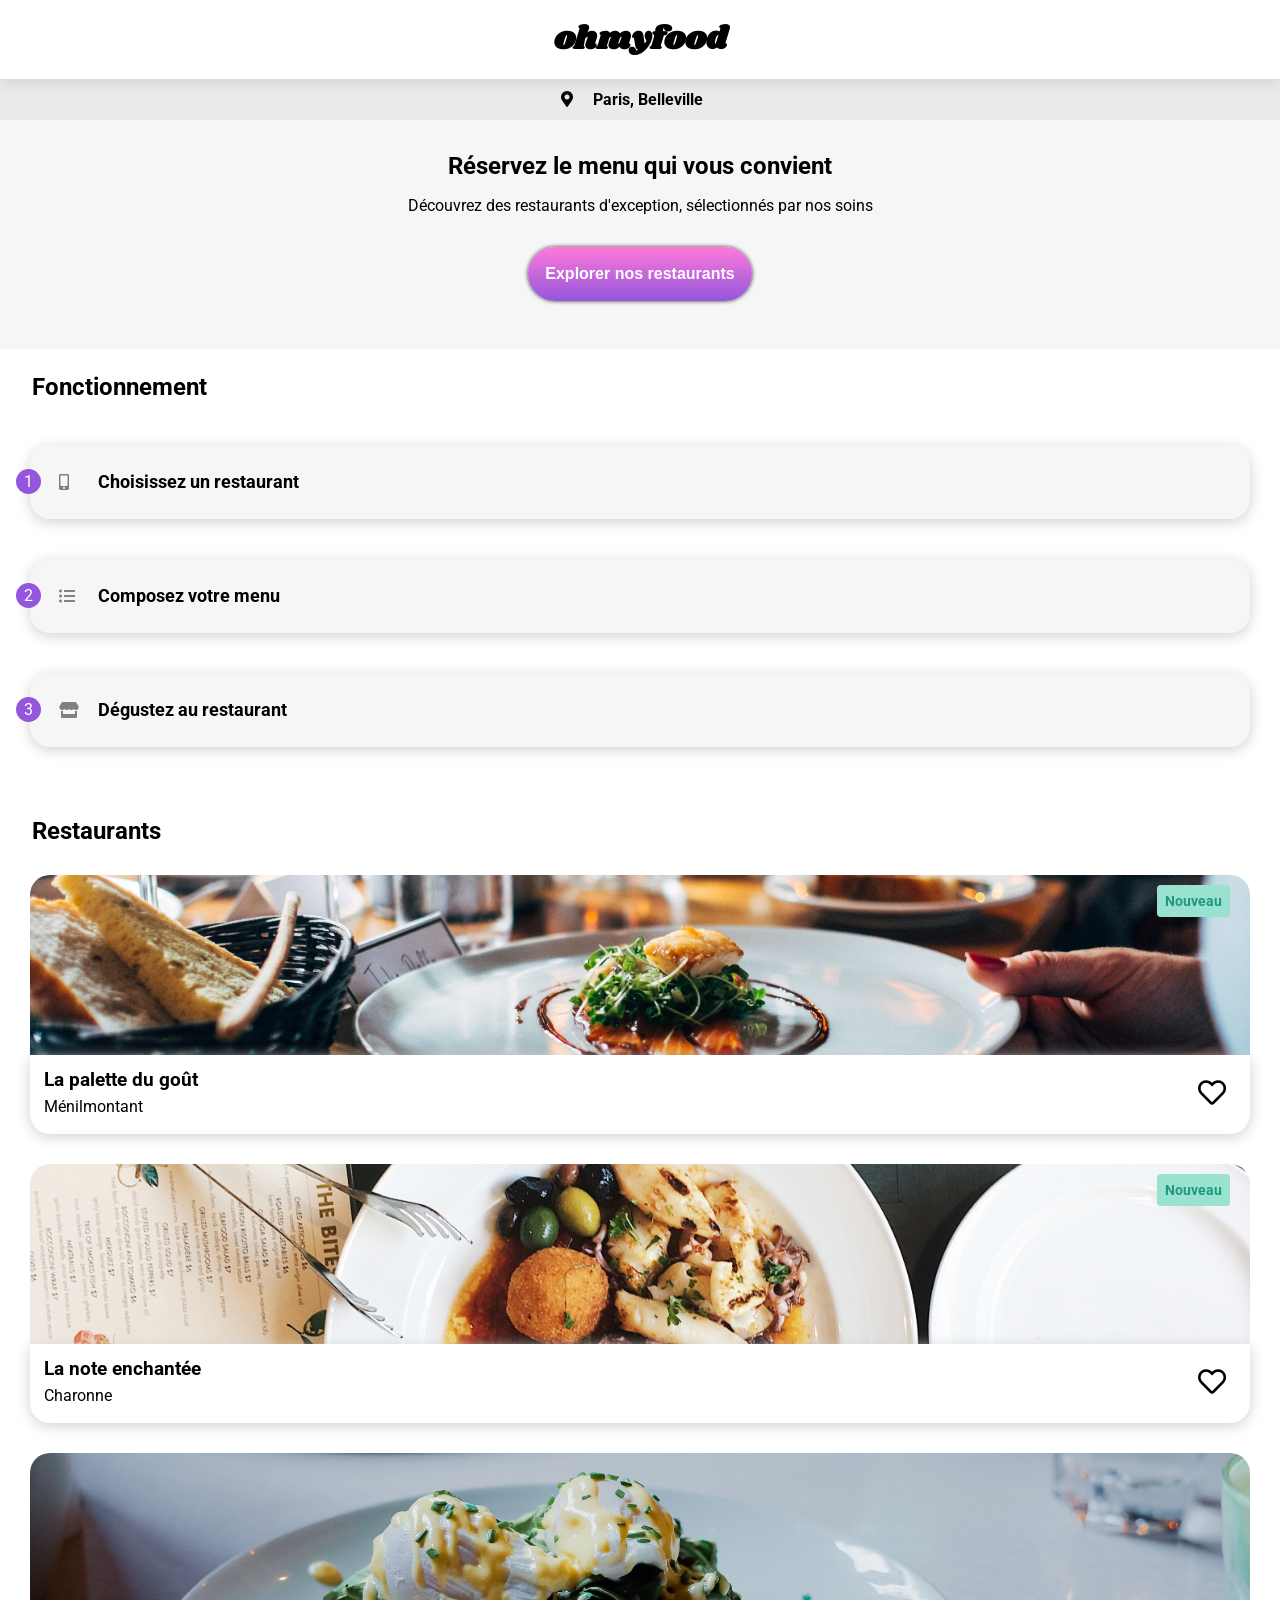
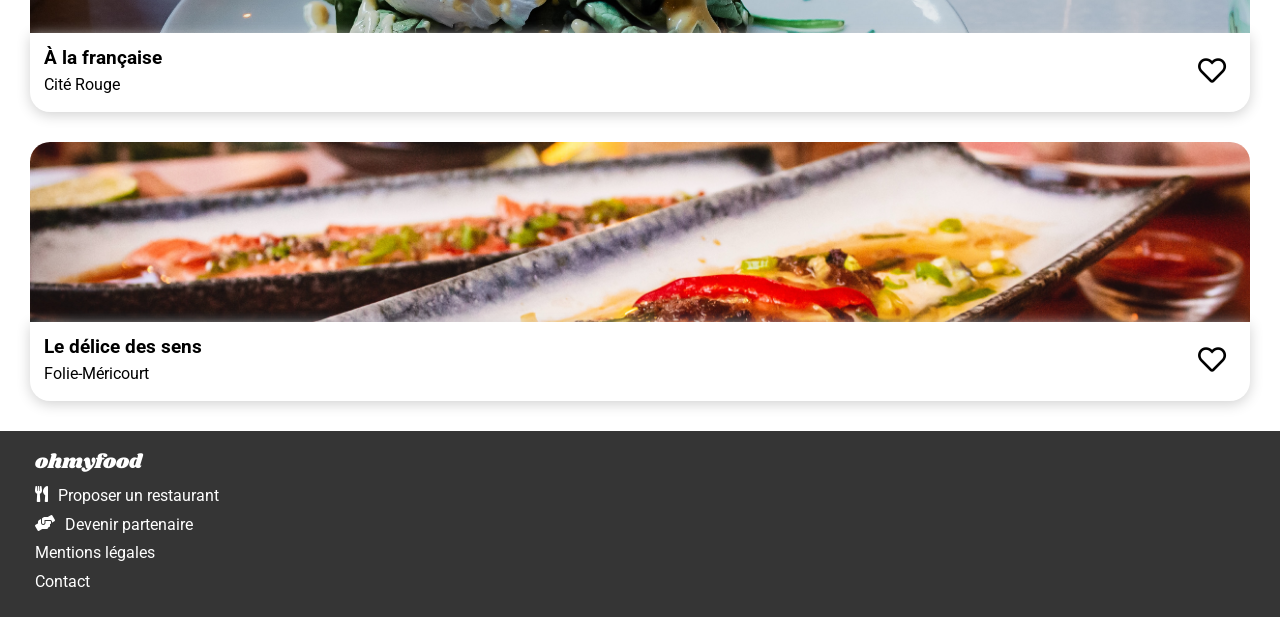
==== index.html @ fdabe235 "first commit" ====
<!DOCTYPE html>
<html lang="en">

<head>
    <meta charset="UTF-8">
    <meta name="viewport" content="width=device-width, initial-scale=1.0">
    <link rel="stylesheet" href="https://cdnjs.cloudflare.com/ajax/libs/font-awesome/5.15.4/css/all.min.css">
    <link rel="stylesheet" href="public/css/style.css">
    <title>Accueil - ohmyfood</title>
</head>

<body>
    <main>
        <!-- HEADER -->
        <header class="title title__shadow">
            <h1 class="title__name">ohmyfood</h1>
        </header>
        <!-- HEADER -->

        <!-- LOCALISATION -->
        <section class="local">
            <i class="fas fa-map-marker-alt local__icon"></i>
            <span class="local__title">Paris, Belleville</span>
        </section>
        <!-- LOCALISATION -->

        <!-- EXPLORE -->
        <section class="explo">
            <h2 class="explo__title">Réservez le menu qui vous convient</h2>
            <p class="explo__subtitle"> Découvrez des restaurants d'exception, sélectionnés par nos soins</p>
            <button class="explo__btn">Explorer nos restaurants</button>
        </section>
        <!-- EXPLORE -->

        <!-- HELP -->
        <section class="help container">
            <h2 class="help__title">Fonctionnement</h2>
            <ol class="help__list">
                <li class="help__step">
                    <i class="fas fa-mobile-alt help__icon"></i>
                    <span class="help__text">Choisissez un restaurant</span>
                </li>
                <li class="help__step">
                    <i class="fas fa-list-ul help__icon"></i>
                    <span class="help__text">Composez votre menu</span>
                </li>
                <li class="help__step">
                    <i class="fas fa-store help__icon"></i>
                    <span class="help__text">Dégustez au restaurant</span>
                </li>
            </ol>
        </section>
        <!-- HELP -->

        <!-- RESTAURANTS -->
        <section class="restaurants container">
            <h2 id="restaurants__title">Restaurants</h2>

            <div class="cards">
                <a class="card" href="./La-palette-du-gout.html">
                    <img src="images/restaurants/jay-wennington-N_Y88TWmGwA-unsplash.jpg" alt="La palette du goût"
                        class="card__image">
                    <span class="card__new">Nouveau</span>
                    <footer class="card__description">
                        <div class="card__text">
                            <h3 class="card__title">La palette du goût</h3>
                            <p class="card__local">Ménilmontant</p>
                        </div>
                        <div class="card__heart">
                            <i class="card__heart__filled bg fas fa-heart fa-2x"></i>
                            <i class="card__heart__empty bg far fa-heart fa-2x"></i>
                        </div>
                    </footer>
                </a>
            </div>

            <div class="cards">
                <a class="card" href="./La-note-enchantée.html">
                    <img src="images/restaurants/stil-u2Lp8tXIcjw-unsplash.jpg" alt="La note enchantée"
                        class="card__image">
                    <span class="card__new">Nouveau</span>
                    <footer class="card__description">
                        <div class="card__text">
                            <h3 class="card__title">La note enchantée</h3>
                            <p class="card__local">Charonne</p>
                        </div>
                        <div class="card__heart">
                            <i class="card__heart__filled bg fas fa-heart fa-2x"></i>
                            <i class="card__heart__empty bg far fa-heart fa-2x"></i>
                        </div>
                    </footer>
                </a>
            </div>

            <div class="cards">
                <a class="card" href="./A-la-francaise.html">
                    <img src="images/restaurants/toa-heftiba-DQKerTsQwi0-unsplash.jpg" alt="À la française"
                        class="card__image">
                    <footer class="card__description">
                        <div class="card__text">
                            <h3 class="card__title">À la française</h3>
                            <p class="card__local">Cité Rouge</p>
                        </div>
                        <div class="card__heart">
                            <i class="card__heart__filled bg fas fa-heart fa-2x"></i>
                            <i class="card__heart__empty bg far fa-heart fa-2x"></i>
                        </div>
                    </footer>
                </a>
            </div>

            <div class="cards">
                <a class="card" href="./Le-délice-des-sens.html">
                    <img src="images/restaurants/louis-hansel-shotsoflouis-qNBGVyOCY8Q-unsplash.jpg"
                        alt="Le délice des sens" class="card__image">
                    <footer class="card__description">
                        <div class="card__text">
                            <h3 class="card__title">Le délice des sens</h3>
                            <p class="card__local">Folie-Méricourt</p>
                        </div>
                        <div class="card__heart">
                            <i class="card__heart__filled bg fas fa-heart fa-2x"></i>
                            <i class="card__heart__empty bg far fa-heart fa-2x"></i>
                        </div>
                    </footer>
                </a>
            </div>
        </section>
        <!-- RESTAURANTS -->

        <!-- FOOTER -->
        <footer class="info container">
            <div class="info__format">
                <a href="#" class="info__format__logo">ohmyfood</a>
                <a href="#" class="info__text"><i class="info__text__icon fas fa-utensils"></i>Proposer un
                    restaurant</a>
                <a href="#" class="info__text"><i class="info__text__icon fas fa-hands-helping"></i>Devenir
                    partenaire</a>
                <a href="#" class="info__text">Mentions légales</a>
                <a href="#" class="info__text">Contact</a>
            </div>
        </footer>
        <!-- FOOTER -->
    </main>

</body>

</html>
---- public/css/style.css ----
@import url(https://fonts.googleapis.com/css?family=Shrikhand);
@import url(https://fonts.googleapis.com/css?family=Roboto);
/* MIXINS*/
/* VARIABLES */
/* KEYFRAMES */
@keyframes dishAppear {
  0% {
    opacity: 0;
  }
  100% {
    opacity: 1;
  }
}
@keyframes checkmarkSlide {
  0% {
    width: 0%;
  }
  100% {
    width: 64px;
  }
}
@keyframes slide {
  from {
    margin-top: 100%;
  }
  to {
    margin-top: 0%;
  }
}
@keyframes filledHeart {
  0% {
    opacity: 0;
    background-image: linear-gradient(#9356DC, #FF79DA);
    -webkit-background-clip: text;
    -webkit-text-fill-color: transparent;
  }
  100% {
    opacity: 1;
    background-image: linear-gradient(#9356DC, #FF79DA);
    -webkit-background-clip: text;
    -webkit-text-fill-color: transparent;
  }
}
@keyframes emptyHeart {
  0% {
    opacity: 1;
  }
  100% {
    opacity: 0;
  }
}
@keyframes checkmarkRotation {
  0% {
    transform: rotate(-240deg);
  }
  100% {
    transform: rotate(0deg);
  }
}
/* ANIMATIONS */
.header__arrow {
  transition: transform 400ms;
}
.header__arrow:hover {
  transform: scale(1.2);
}

.explo__btn {
  transform: scale(1);
  transition: transform 400ms;
}
.explo__btn:hover {
  transform: scale(1.15);
}

.help__step {
  transition: transform 400ms, background-color 400ms, color 400ms;
}
.help__step:hover {
  transform: scale(1.01);
  background-color: #f2eafb;
}
.help__step:hover .help__icon {
  color: #9356DC;
}

.card {
  transition: transform 400ms;
}
.card__description {
  transition: background-color 400ms;
}
.card__new {
  transition: transform 400ms, background-color 400ms;
}
.card:hover {
  transform: scale(1.01);
}
.card:hover .card__description {
  background-color: #f2eafb;
}
.card:hover .card__new {
  transform: scale(1.05);
  background-color: #42dab4;
}
.card__heart:hover .card__heart__filled {
  animation: filledHeart 1s forwards;
}
.card__heart:hover .card__heart__empty {
  animation: emptyHeart 1s forwards;
}
.card__heart__filled {
  position: absolute;
  opacity: 0;
}
.card__heart__empty {
  position: relative;
}

.info__format__logo {
  transition: color 400ms;
}
.info__format__logo:hover {
  transform: scale(1.05);
}
.info__text {
  transition: transform 400ms, color 400ms;
}
.info__text:hover {
  transform: scale(1.05);
}

.dish {
  animation: dishAppear 3s, slide 1s;
  animation-fill-mode: both;
  max-width: 100%;
  transition: transform 400ms;
}
.dish:hover {
  transform: scale(1.01);
}
.dish:hover .dish__confirmation {
  animation: checkmarkSlide 0.5s forwards;
}
.dish:hover .checkmark {
  animation: checkmarkRotation 0.5s;
}

.delay-0 {
  animation-delay: 0s;
}

.delay-1 {
  animation-delay: 0.1s;
}

.delay-2 {
  animation-delay: 0.2s;
}

.delay-3 {
  animation-delay: 0.3s;
}

.delay-4 {
  animation-delay: 0.4s;
}

.delay-5 {
  animation-delay: 0.5s;
}

.delay-6 {
  animation-delay: 0.6s;
}

.delay-7 {
  animation-delay: 0.7s;
}

.delay-8 {
  animation-delay: 0.8s;
}

.delay-9 {
  animation-delay: 0.9s;
}

.order__btn {
  transition: transform 400ms;
}
.order__btn:hover {
  transform: scale(1.1);
}

/* Elements principaux de la page */
ol {
  list-style: none;
}

li {
  counter-increment: custom;
  position: relative;
}

ol li::before {
  content: counter(custom) "";
  background-color: #9356DC;
  position: absolute;
  left: -14px;
  display: flex;
  justify-content: center;
  align-items: center;
  border-radius: 50%;
  width: 25px;
  height: 25px;
  color: white;
}

ol li:first-child {
  counter-reset: custom;
}

a {
  text-decoration: none;
}

body {
  margin: 0;
  padding: 0;
  font-family: "Roboto";
}

/* Mise en page Mobile - Accueil */
.title {
  font-family: "Shrikhand";
  background-color: white;
  position: relative;
}
.title__name {
  margin: 0;
  padding: 0;
  text-align: center;
  padding: 1rem;
}
.title--withReturnArrow {
  position: relative;
  display: flex;
  align-items: center;
  justify-content: space-around;
}
.title__shadow {
  box-shadow: 0px 3px 14px rgb(209, 209, 209);
}

.local {
  margin: 0;
  padding: 0;
  text-align: center;
  background-color: #eaeaea;
  padding: 0.7rem;
}
.local__title {
  margin: 1rem;
  font-weight: bold;
}

.explo {
  margin: 0;
  padding: 0;
  text-align: center;
  background-color: #f6f6f6;
  padding: 1rem;
}
.explo__title {
  margin: 0;
  padding: 0;
  text-align: center;
  padding: 1rem 4.5rem;
}
.explo__subtitle {
  margin: 0;
  padding: 0;
  text-align: center;
  padding: 0 3rem;
}
.explo__btn {
  background: linear-gradient(#FF79DA, #9356DC);
  border-radius: 30px 30px;
  box-shadow: 0px 0px 4px #353535;
  border: 0px;
  color: white;
  font-weight: bold;
  font-size: 16px;
  padding: 1.1rem;
  margin: 2rem;
}

.help__list {
  display: flex;
  flex-direction: column;
  padding: 0 10px;
  margin: 0 0 50px 0;
}
.help__title {
  margin: 0;
  padding: 1.5rem 2rem;
}
.help__step {
  border: 1px #f6f6f6;
  border-radius: 20px;
  background-color: #f6f6f6;
  box-shadow: 0px 3px 14px rgb(209, 209, 209);
  margin: 20px;
  padding: 24px;
}
.help__text {
  font-size: 18px;
  font-weight: bold;
}
.help__icon {
  color: gray;
  padding: 5px;
  width: 30px;
}

#restaurants {
  background-color: #f6f6f6;
}
#restaurants__title {
  padding: 0 2rem;
}

.cards {
  display: flex;
  flex-direction: column;
  padding: 0 30px;
  margin: 30px 0;
}

.card {
  display: flex;
  flex-direction: column;
  position: relative;
}
.card__image {
  width: 100%;
  height: 180px;
  object-fit: cover;
  border-radius: 20px 20px 0 0;
}
.card__new {
  position: absolute;
  margin: 10px;
  padding: 8px;
  right: 10px;
  background-color: #99E2D0;
  border-radius: 4px;
  color: #1e987a;
  font-size: 14px;
  font-weight: bold;
}
.card__description {
  display: flex;
  justify-content: space-between;
  margin: 0;
  box-shadow: 0px 3px 14px rgb(209, 209, 209);
  border-radius: 0px 0px 20px 20px;
}
.card__text {
  display: flex;
  flex-direction: column;
  text-decoration: none;
  color: black;
  margin: 0;
}
.card__title {
  margin: 14px 14px 0px 14px;
}
.card__local {
  margin: 6px 14px 18px 14px;
}
.card__heart {
  margin: 24px;
  font-size: 14px;
  color: black;
}

.info {
  display: flex;
  flex-direction: column;
  justify-content: center;
  background-color: #353535;
}
.info__format {
  margin: 0;
  padding: 0;
  margin: 1rem 2.2rem;
}
.info__format__logo {
  margin: 1rem 0;
  font-family: "Shrikhand";
  font-size: 20px;
  color: white;
  width: fit-content;
}
.info__format__logo:hover {
  color: black;
}
.info__text {
  display: flex;
  margin: 0;
  padding: 0;
  color: white;
  margin: 0.6rem 0;
  width: fit-content;
  height: fit-content;
}
.info__text:hover {
  color: #9356DC;
}
.info__text__icon {
  color: white;
  margin: 0 10px 0 0;
}

/* Mise en page Mobile - Restaurants */
.container__dishes {
  background-color: #f6f6f6;
  border-radius: 40px 40px 0 0;
}

.title__image {
  width: 100%;
  height: 280px;
  object-fit: cover;
  position: absolute;
  top: 80px;
  z-index: -100;
}

.header__arrow {
  color: #353535;
  font-size: 20px;
}
.header__dishes {
  font-family: "Shrikhand";
  display: flex;
  margin: 220px 0px 0px 0px;
  padding: 10px;
  justify-content: space-around;
  background-color: #f6f6f6;
  border-radius: 40px 40px 0 0;
  font-size: 14px;
}
.header__subtitle {
  padding: 0px 20px;
  margin: 20px 0;
  font-weight: lighter;
  font-size: 14px;
  position: relative;
}

.underline::after {
  content: "";
  position: absolute;
  background-color: #99E2D0;
  width: 35px;
  height: 3px;
  left: 20px;
  top: 20px;
}

.dishes {
  display: flex;
  flex-direction: column;
  margin: 0px 10px;
}

.dish {
  display: flex;
  justify-content: space-between;
  background-color: white;
  border-radius: 10px;
  box-shadow: 0px 3px 14px rgb(209, 209, 209);
  margin: 20px 0;
  cursor: pointer;
  overflow: hidden;
}
.dish__name {
  display: flex;
  flex-direction: column;
  margin: 0;
  padding: 10px;
  width: 100%;
  white-space: nowrap;
  overflow: hidden;
  text-overflow: ellipsis;
}
.dish__name__title {
  font-weight: bold;
  margin: 0;
}
.dish__name__subtitle {
  display: flex;
  justify-content: space-between;
  font-size: 14px;
  font-weight: normal;
  margin: 6px 0;
}
.dish__name__subtitle__price {
  color: #353535;
  font-weight: bold;
  margin: 0 10px;
}
.dish__confirmation {
  width: 0%;
  display: flex;
  background-color: #99E2D0;
  overflow: hidden;
  align-items: center;
  justify-content: center;
}

.circle {
  background-color: white;
  border-radius: 50%;
  padding: 6px;
}

.checkmark {
  color: #99E2D0;
  font-size: 18px;
}

.order {
  display: flex;
  justify-content: center;
}
.order__btn {
  background: linear-gradient(#FF79DA, #9356DC);
  border-radius: 30px 30px;
  box-shadow: 0px 0px 4px #353535;
  border: 0px;
  color: white;
  font-weight: bold;
  font-size: 16px;
  padding: 1.2rem 3rem;
  margin: 2rem;
}

/*# sourceMappingURL=style.css.map */
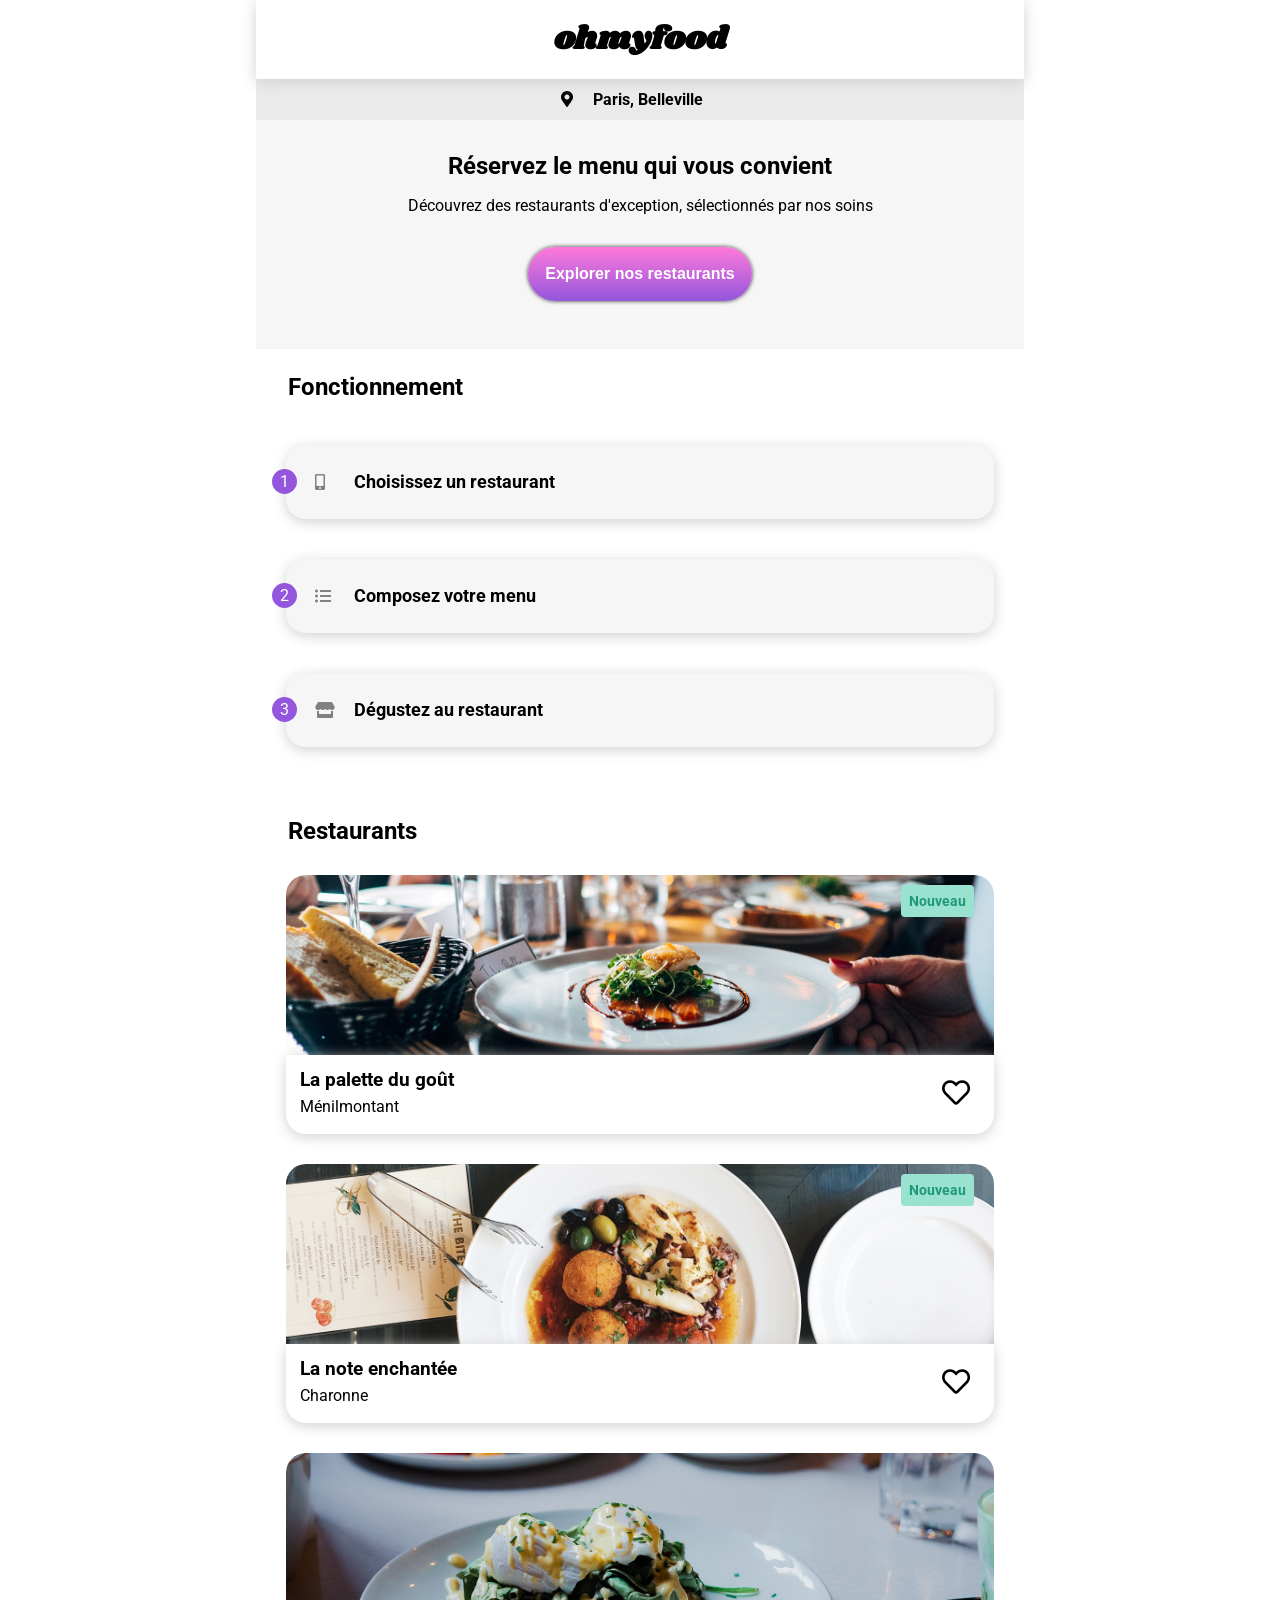
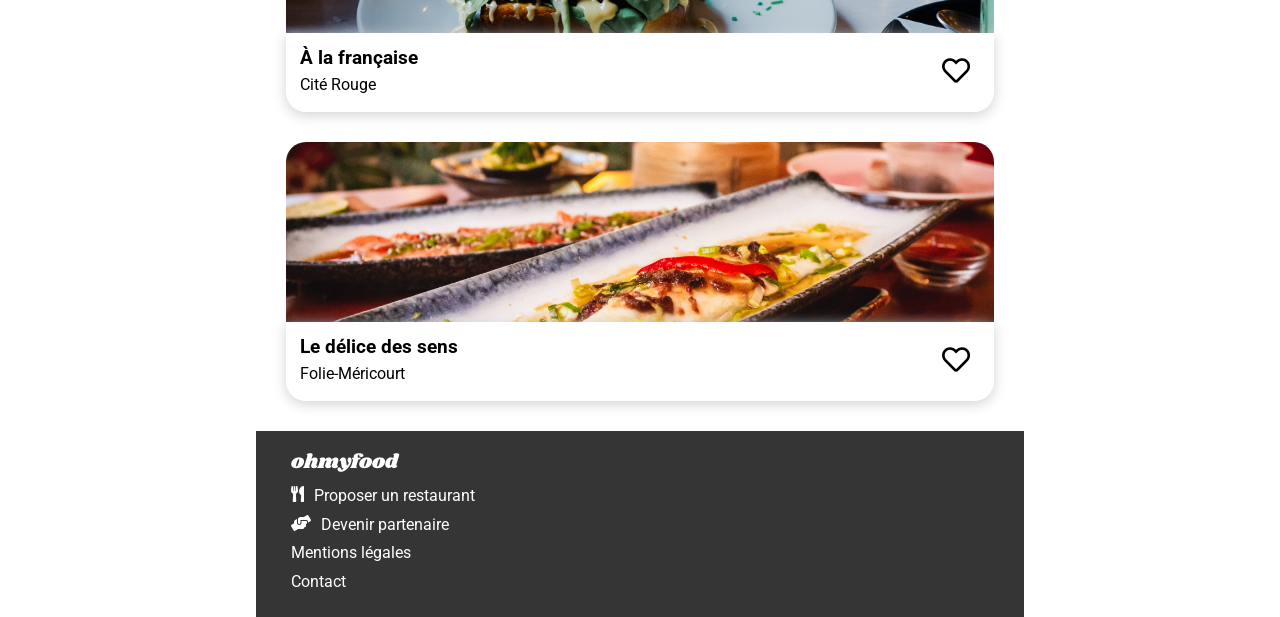
==== commit 3b5e9cc2: "Added Loader & desktop version" ====
--- a/index.html
+++ b/index.html
@@ -11,138 +11,146 @@
 
 <body>
     <main>
-        <!-- HEADER -->
-        <header class="title title__shadow">
-            <h1 class="title__name">ohmyfood</h1>
-        </header>
-        <!-- HEADER -->
+        <div class="container">
 
-        <!-- LOCALISATION -->
-        <section class="local">
-            <i class="fas fa-map-marker-alt local__icon"></i>
-            <span class="local__title">Paris, Belleville</span>
-        </section>
-        <!-- LOCALISATION -->
+            <!--LOADER-->
+            <div class="loader">
+                <div class="loader__circle"></div>
+            </div>
+            <!--LOADER-->
+            
+            <!-- HEADER -->
+            <header class="title title__shadow">
+                <h1 class="title__name">ohmyfood</h1>
+            </header>
+            <!-- HEADER -->
 
-        <!-- EXPLORE -->
-        <section class="explo">
-            <h2 class="explo__title">Réservez le menu qui vous convient</h2>
-            <p class="explo__subtitle"> Découvrez des restaurants d'exception, sélectionnés par nos soins</p>
-            <button class="explo__btn">Explorer nos restaurants</button>
-        </section>
-        <!-- EXPLORE -->
+            <!-- LOCALISATION -->
+            <section class="local">
+                <i class="fas fa-map-marker-alt local__icon"></i>
+                <span class="local__title">Paris, Belleville</span>
+            </section>
+            <!-- LOCALISATION -->
 
-        <!-- HELP -->
-        <section class="help container">
-            <h2 class="help__title">Fonctionnement</h2>
-            <ol class="help__list">
-                <li class="help__step">
-                    <i class="fas fa-mobile-alt help__icon"></i>
-                    <span class="help__text">Choisissez un restaurant</span>
-                </li>
-                <li class="help__step">
-                    <i class="fas fa-list-ul help__icon"></i>
-                    <span class="help__text">Composez votre menu</span>
-                </li>
-                <li class="help__step">
-                    <i class="fas fa-store help__icon"></i>
-                    <span class="help__text">Dégustez au restaurant</span>
-                </li>
-            </ol>
-        </section>
-        <!-- HELP -->
+            <!-- EXPLORE -->
+            <section class="explo">
+                <h2 class="explo__title">Réservez le menu qui vous convient</h2>
+                <p class="explo__subtitle"> Découvrez des restaurants d'exception, sélectionnés par nos soins</p>
+                <button class="explo__btn">Explorer nos restaurants</button>
+            </section>
+            <!-- EXPLORE -->
 
-        <!-- RESTAURANTS -->
-        <section class="restaurants container">
-            <h2 id="restaurants__title">Restaurants</h2>
+            <!-- HELP -->
+            <section class="help">
+                <h2 class="help__title">Fonctionnement</h2>
+                <ol class="help__list">
+                    <li class="help__step">
+                        <i class="fas fa-mobile-alt help__icon"></i>
+                        <span class="help__text">Choisissez un restaurant</span>
+                    </li>
+                    <li class="help__step">
+                        <i class="fas fa-list-ul help__icon"></i>
+                        <span class="help__text">Composez votre menu</span>
+                    </li>
+                    <li class="help__step">
+                        <i class="fas fa-store help__icon"></i>
+                        <span class="help__text">Dégustez au restaurant</span>
+                    </li>
+                </ol>
+            </section>
+            <!-- HELP -->
 
-            <div class="cards">
-                <a class="card" href="./La-palette-du-gout.html">
-                    <img src="images/restaurants/jay-wennington-N_Y88TWmGwA-unsplash.jpg" alt="La palette du goût"
-                        class="card__image">
-                    <span class="card__new">Nouveau</span>
-                    <footer class="card__description">
-                        <div class="card__text">
-                            <h3 class="card__title">La palette du goût</h3>
-                            <p class="card__local">Ménilmontant</p>
-                        </div>
-                        <div class="card__heart">
-                            <i class="card__heart__filled bg fas fa-heart fa-2x"></i>
-                            <i class="card__heart__empty bg far fa-heart fa-2x"></i>
-                        </div>
-                    </footer>
-                </a>
-            </div>
+            <!-- RESTAURANTS -->
+            <section class="restaurants">
+                <h2 id="restaurants__title">Restaurants</h2>
 
-            <div class="cards">
-                <a class="card" href="./La-note-enchantée.html">
-                    <img src="images/restaurants/stil-u2Lp8tXIcjw-unsplash.jpg" alt="La note enchantée"
-                        class="card__image">
-                    <span class="card__new">Nouveau</span>
-                    <footer class="card__description">
-                        <div class="card__text">
-                            <h3 class="card__title">La note enchantée</h3>
-                            <p class="card__local">Charonne</p>
-                        </div>
-                        <div class="card__heart">
-                            <i class="card__heart__filled bg fas fa-heart fa-2x"></i>
-                            <i class="card__heart__empty bg far fa-heart fa-2x"></i>
-                        </div>
-                    </footer>
-                </a>
-            </div>
+                <div class="cards">
+                    <a class="card" href="./La-palette-du-gout.html">
+                        <img src="images/restaurants/jay-wennington-N_Y88TWmGwA-unsplash.jpg" alt="La palette du goût"
+                            class="card__image">
+                        <span class="card__new">Nouveau</span>
+                        <footer class="card__description">
+                            <div class="card__text">
+                                <h3 class="card__title">La palette du goût</h3>
+                                <p class="card__local">Ménilmontant</p>
+                            </div>
+                            <div class="card__heart">
+                                <i class="card__heart__filled bg fas fa-heart fa-2x"></i>
+                                <i class="card__heart__empty bg far fa-heart fa-2x"></i>
+                            </div>
+                        </footer>
+                    </a>
+                </div>
 
-            <div class="cards">
-                <a class="card" href="./A-la-francaise.html">
-                    <img src="images/restaurants/toa-heftiba-DQKerTsQwi0-unsplash.jpg" alt="À la française"
-                        class="card__image">
-                    <footer class="card__description">
-                        <div class="card__text">
-                            <h3 class="card__title">À la française</h3>
-                            <p class="card__local">Cité Rouge</p>
-                        </div>
-                        <div class="card__heart">
-                            <i class="card__heart__filled bg fas fa-heart fa-2x"></i>
-                            <i class="card__heart__empty bg far fa-heart fa-2x"></i>
-                        </div>
-                    </footer>
-                </a>
-            </div>
+                <div class="cards">
+                    <a class="card" href="./La-note-enchantee.html">
+                        <img src="images/restaurants/stil-u2Lp8tXIcjw-unsplash.jpg" alt="La note enchantée"
+                            class="card__image">
+                        <span class="card__new">Nouveau</span>
+                        <footer class="card__description">
+                            <div class="card__text">
+                                <h3 class="card__title">La note enchantée</h3>
+                                <p class="card__local">Charonne</p>
+                            </div>
+                            <div class="card__heart">
+                                <i class="card__heart__filled bg fas fa-heart fa-2x"></i>
+                                <i class="card__heart__empty bg far fa-heart fa-2x"></i>
+                            </div>
+                        </footer>
+                    </a>
+                </div>
 
-            <div class="cards">
-                <a class="card" href="./Le-délice-des-sens.html">
-                    <img src="images/restaurants/louis-hansel-shotsoflouis-qNBGVyOCY8Q-unsplash.jpg"
-                        alt="Le délice des sens" class="card__image">
-                    <footer class="card__description">
-                        <div class="card__text">
-                            <h3 class="card__title">Le délice des sens</h3>
-                            <p class="card__local">Folie-Méricourt</p>
-                        </div>
-                        <div class="card__heart">
-                            <i class="card__heart__filled bg fas fa-heart fa-2x"></i>
-                            <i class="card__heart__empty bg far fa-heart fa-2x"></i>
-                        </div>
-                    </footer>
-                </a>
-            </div>
-        </section>
-        <!-- RESTAURANTS -->
+                <div class="cards">
+                    <a class="card" href="./A-la-francaise.html">
+                        <img src="images/restaurants/toa-heftiba-DQKerTsQwi0-unsplash.jpg" alt="À la française"
+                            class="card__image">
+                        <footer class="card__description">
+                            <div class="card__text">
+                                <h3 class="card__title">À la française</h3>
+                                <p class="card__local">Cité Rouge</p>
+                            </div>
+                            <div class="card__heart">
+                                <i class="card__heart__filled bg fas fa-heart fa-2x"></i>
+                                <i class="card__heart__empty bg far fa-heart fa-2x"></i>
+                            </div>
+                        </footer>
+                    </a>
+                </div>
 
-        <!-- FOOTER -->
-        <footer class="info container">
-            <div class="info__format">
-                <a href="#" class="info__format__logo">ohmyfood</a>
-                <a href="#" class="info__text"><i class="info__text__icon fas fa-utensils"></i>Proposer un
-                    restaurant</a>
-                <a href="#" class="info__text"><i class="info__text__icon fas fa-hands-helping"></i>Devenir
-                    partenaire</a>
-                <a href="#" class="info__text">Mentions légales</a>
-                <a href="#" class="info__text">Contact</a>
-            </div>
-        </footer>
-        <!-- FOOTER -->
+                <div class="cards">
+                    <a class="card" href="./Le-delice-des-sens.html">
+                        <img src="images/restaurants/louis-hansel-shotsoflouis-qNBGVyOCY8Q-unsplash.jpg"
+                            alt="Le délice des sens" class="card__image">
+                        <footer class="card__description">
+                            <div class="card__text">
+                                <h3 class="card__title">Le délice des sens</h3>
+                                <p class="card__local">Folie-Méricourt</p>
+                            </div>
+                            <div class="card__heart">
+                                <i class="card__heart__filled bg fas fa-heart fa-2x"></i>
+                                <i class="card__heart__empty bg far fa-heart fa-2x"></i>
+                            </div>
+                        </footer>
+                    </a>
+                </div>
+            </section>
+            <!-- RESTAURANTS -->
+
+            <!-- FOOTER -->
+            <footer class="info">
+                <div class="info__format">
+                    <a href="#" class="info__format__logo">ohmyfood</a>
+                    <a href="#" class="info__text"><i class="info__text__icon fas fa-utensils"></i>Proposer un
+                        restaurant</a>
+                    <a href="#" class="info__text"><i class="info__text__icon fas fa-hands-helping"></i>Devenir
+                        partenaire</a>
+                    <a href="#" class="info__text">Mentions légales</a>
+                    <a href="mailto:monemail@gmail.com" class="info__text">Contact</a>
+                </div>
+            </footer>
+            <!-- FOOTER -->
+        </div>
     </main>
-
 </body>
 
 </html>
--- a/public/css/style.css
+++ b/public/css/style.css
@@ -425,11 +425,6 @@
 }
 
 /* Mise en page Mobile - Restaurants */
-.container__dishes {
-  background-color: #f6f6f6;
-  border-radius: 40px 40px 0 0;
-}
-
 .title__image {
   width: 100%;
   height: 280px;
@@ -485,36 +480,45 @@
   box-shadow: 0px 3px 14px rgb(209, 209, 209);
   margin: 20px 0;
   cursor: pointer;
-  overflow: hidden;
 }
 .dish__name {
   display: flex;
-  flex-direction: column;
-  margin: 0;
-  padding: 10px;
-  width: 100%;
   white-space: nowrap;
   overflow: hidden;
   text-overflow: ellipsis;
+  flex-direction: column;
+  margin: 0;
+  padding: 10px;
+  width: 100%;
 }
 .dish__name__title {
   font-weight: bold;
   margin: 0;
+  overflow: hidden;
+  text-overflow: ellipsis;
 }
 .dish__name__subtitle {
   display: flex;
   justify-content: space-between;
-  font-size: 14px;
+}
+.dish__name__subtitle__name {
   font-weight: normal;
   margin: 6px 0;
+  overflow: hidden;
+  text-overflow: ellipsis;
 }
 .dish__name__subtitle__price {
+  display: flex;
+  justify-content: center;
+  align-items: center;
+  font-size: 14px;
   color: #353535;
   font-weight: bold;
   margin: 0 10px;
 }
 .dish__confirmation {
   width: 0%;
+  border-radius: 0px 10px 10px 0px;
   display: flex;
   background-color: #99E2D0;
   overflow: hidden;
@@ -549,4 +553,61 @@
   margin: 2rem;
 }
 
+/* Mise en page Desktop */
+@media only screen and (min-width: 1024px) {
+  .container {
+    margin: 0 20%;
+  }
+}
+/*Loader*/
+.loader {
+  width: 100%;
+  height: 100%;
+  position: fixed;
+  background-color: #FFF;
+  left: 0;
+  top: 0;
+  z-index: 10000;
+  animation: loader 3s forwards;
+}
+
+/*Animation loader*/
+@keyframes loader {
+  0% {
+    opacity: 1;
+  }
+  100% {
+    opacity: 0;
+    z-index: -10;
+  }
+}
+.loader__circle {
+  border: 10px solid #F3F3F3;
+  border-top: 10px solid #9356DC;
+  border-bottom: 10px solid #FF79DA;
+  border-radius: 50%;
+  width: 100px;
+  height: 100px;
+  animation: spin 4s linear forwards;
+  /*Placement du loader au milieu de la page*/
+  margin: auto;
+  position: absolute;
+  top: 0;
+  left: 0;
+  right: 0;
+  bottom: 0;
+}
+
+/*Animation du loader circle*/
+@keyframes spin {
+  0% {
+    transform: rotate(0deg);
+    opacity: 1;
+  }
+  100% {
+    transform: rotate(360deg);
+    opacity: 0;
+  }
+}
+
 /*# sourceMappingURL=style.css.map */
